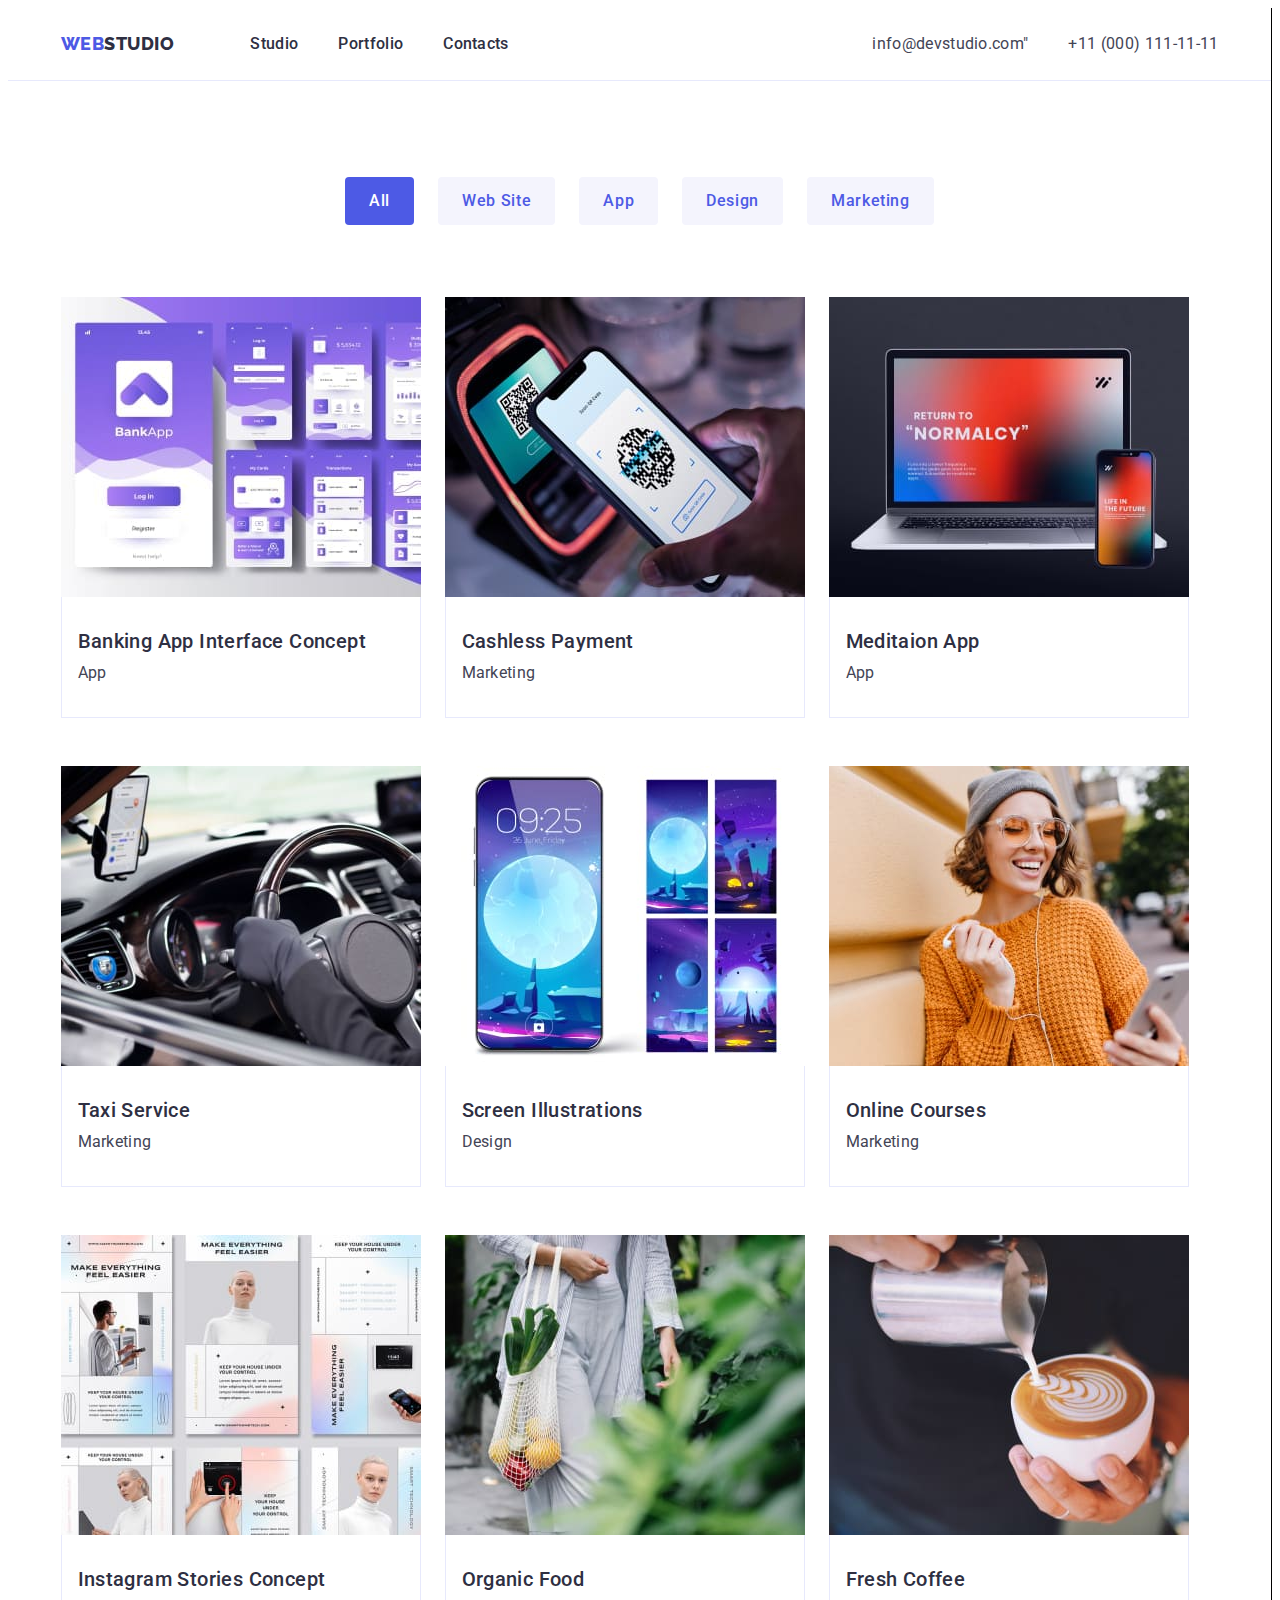
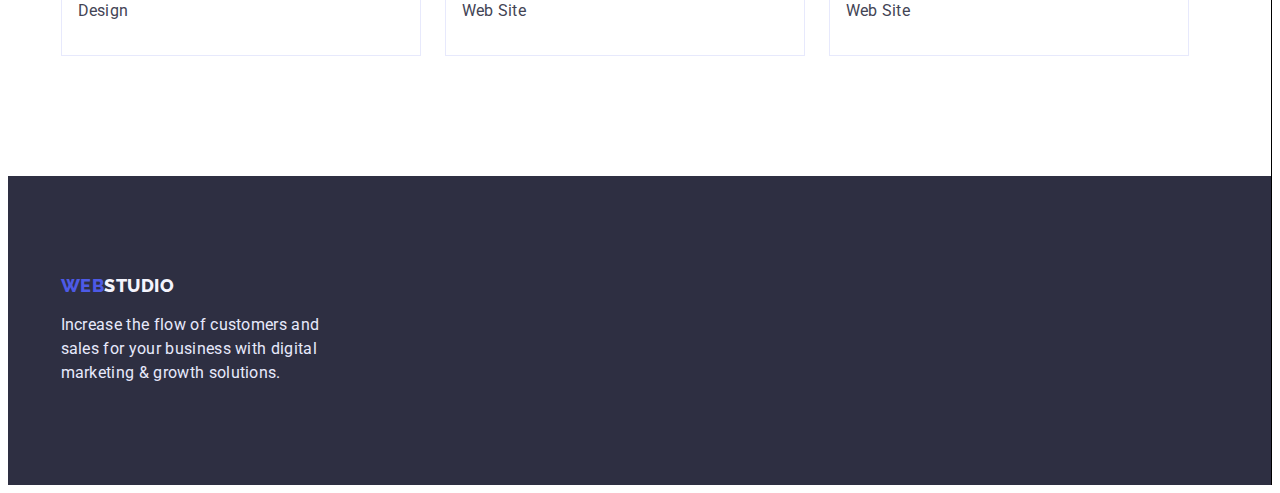
==== portfolio.html @ 65c64691 "Add files via upload" ====
<!DOCTYPE html>
<html lang="en">

<head>
    <meta charset="UTF-8" />
    <meta http-equiv="X-UA-Compatible" content="IE=edge" />
    <meta name="viewport" content="width=device-width, initial-scale=1.
0" />
    <title>WEBSTUDIO</title>
    <link rel="preconnect" href="https://fonts.googleapis.com">
    <link rel="preconnect" href="https://fonts.gstatic.com" crossorigin>
    <link
        href="https://fonts.googleapis.com/css2?family=Montserrat:wght@400;500;600;700&family=Raleway:wght@400;500;600;700;800&family=Roboto:wght@300;400;500;700&display=swap"
        rel="stylesheet">
    <link rel="stylesheet" href="https://cdnjs.cloudflare.com/ajax/libs/modern-normalize/1.1.0/modern-normalize.min.css"
        integrity="sha512-wpPYUAdjBVSE4KJnH1VR1HeZfpl1ub8YT/NKx4PuQ5NmX2tKuGu6U/JRp5y+Y8XG2tV+wKQpNHVUX03MfMFn9Q=="
        crossorigin="anonymous" referrerpolicy="no-referrer" />
    <link rel="stylesheet" href="./css/styles.css">
</head>


<body>
    <header class="hedder">
    <div class="hedder-container container">
        <nav class="navigation">
            <a class="logo" href="./index.html" target="_blank"><span class="logo-part">Web</span>Studio</a>
            <ul class="list list-container">
                <li class="logo-items"><a class="logo-link" href="#">Studio</a></li>
                <li class="logo-items"><a class="logo-link" href="portfolio.html">Portfolio</a></li>
                <li class="logo-items"><a class="logo-link" href="#">Contacts</a></li>
            </ul>
        </nav>
        <address class="address">
            <ul class="list address-container">
                <li class="address-items"><a class="address-link"
                        href="mailto:info@devstudio.com">info@devstudio.com"</a></li>
                <li class="address-items"><a class="address-link" href="tel:+110001111111">+11 (000) 111-11-11</a></li>
            </ul>
        </address>
    </div>
    </header>
    <section class="portfolio">
        <div class="container">
            <h1 class="hide">Portfolio</h1>
            <ul class="list nav-buttons-cont">
                <li><button type="button" class="all buttons-cont">All</button></li>
                <li><button type="button" class="other-all buttons-cont">Web Site</button></li>
                <li><button type="button" class="other-all buttons-cont">App</button></li>
                <li><button type="button" class="other-all buttons-cont">Design</button></li>
                <li><button type="button" class="other-all buttons-cont">Marketing</button></li>
            </ul>
            <ul class="list hero-portfolio-cont">
                <li class="portfolio-list-items">
                    <img class="portfolio-img" src="./images/imgportf1.jpg" alt="BankAApp" width="360">
                    <div class="list-items-text-cont">
                    <h2 class="text-20-500">Banking App Interface Concept</h2>
                    <p class="text-port">App</p>
                </div>
            </li>
            <li class="portfolio-list-items">
                <img class="portfolio-img" src="./images/imgportf2.jpg" alt="QRCODE" width="360">
                    <div class="list-items-text-cont">
                    <h2 class="text-20-500">Cashless Payment</h2>
                    <p class="text-port">Marketing</p>
                </div>
            </li>
            <li class="portfolio-list-items">
                <img class="portfolio-img" src="./images/imgportf3.jpg" alt="MeditaionApp" width="360">
                <div class="list-items-text-cont">
                    <h2 class="text-20-500">Meditaion App</h2>
                    <p class="text-port">App</p>
                </div>
            </li>
            <li class="portfolio-list-items">
                <img class="portfolio-img" src="./images/imgportf4.jpg" alt="TaxiService" width="360">
                <div class="list-items-text-cont">
                    <h2 class="text-20-500">Taxi Service</h2>
                    <p class="text-port">Marketing</p>
                </div>
            </li>
            <li class="portfolio-list-items">
                <img class="portfolio-img" src="./images/imgportf5.jpg" alt="ScreenIllustrations" width="360">
                <div class="list-items-text-cont">
                    <h2 class="text-20-500">Screen Illustrations</h2>
                    <p class="text-port">Design</p>
                </div>
            </li>
            <li class="portfolio-list-items">
                <img class="portfolio-img" src="./images/imgportf6.jpg" alt="OnlineCourses" width="360">
                <div class="list-items-text-cont">
                    <h2 class="text-20-500">Online Courses</h2>
                    <p class="text-port">Marketing</p>
                </div>
            </li>
            <li class="portfolio-list-items">
                <img class="portfolio-img" src="./images/imgportf7.jpg" alt="StoriesConcept" width="360">
                <div class="list-items-text-cont">
                    <h2 class="text-20-500">Instagram Stories Concept</h2>
                    <p class="text-port">Design</p>
                </div>
            </li>
            <li class="portfolio-list-items"><img class="portfolio-img" src="./images/imgportf8.jpg" alt="OrganicFood"
                    width="360">
                <div class="list-items-text-cont">
                    <h2 class="text-20-500">Organic Food</h2>
                    <p class="text-port">Web Site</p>
                </div>
            </li>
            <li class="portfolio-list-items"><img class="portfolio-img" src="./images/imgportf9.jpg" alt="FreshCoffee"
                    width="360">
                <div class="list-items-text-cont">
                    <h2 class="text-20-500">Fresh Coffee</h2>
                    <p class="text-port">Web Site</p>
                </div>
            </li>
            </ul>
        </div>
    </section>
    <footer class="footer">
        <div class="footer-cont container">
            <a class="footer-logo" href="./index.html" target="_blank"><span class="footer-logo-part">Web</span>
                    Studio</a>
            <p class="footer-text">
                Increase the flow of customers and sales for your
                business with digital
                marketing & growth solutions.
            </p>
        </div>
    </footer>
</body>

</html>
---- css/styles.css ----
body {
  font-family: "roboto", sans-serif;
  border-style: solid;
  border-width: 0px 1px 0px 0px;
}

h1,
h2,
h3,
h4,
h5,
h6,
p {
  margin: 0;
}

ul {
  margin: 0;
  padding-left: 0;
}

button {
  cursor: pointer;
}

.container {
  margin: 0 auto;
  padding: 0 15px;
  width: 1158px;
}

.hedder-container {
  display: flex;
}

img {
  display: block;
}

/* Clones */

/* - Точки в списках */
.list {
  list-style-type: none;
}

/* Одинаковый текст font-size-20 font-weight-500 черный */
.text-20-500 {
  font-weight: 500;
  font-size: 20px;
  line-height: 1.2;
  letter-spacing: 0.02em;
  color: var(--main-text-color);
}

.hide {
  position: absolute;
  width: 1px;
  height: 1px;
  margin: -1px;
  border: 0;
  padding: 0;
  white-space: nowrap;
  clip-path: inset(100%);
  clip: rect(0 0 0 0);
  overflow: hidden;
}

:root {
  --font-family-logo: "Raleway", sans-serif;
  --main-logo-weight: 800;
  --main-text-color: #2e2f42;
}

/* Hedder */
.hedder {
  border-style: solid;
  border-width: 0px 0px 1px 0px;
  border-color: #e7e9fc;
  padding-top: 24px;
  padding-bottom: 24px;
}

.navigation {
  display: flex;
}

.all-logo {
}

.list-container {
  display: flex;
  gap: 40px;
}

.logo {
  font-family: var(--font-family-logo);
  font-weight: var(--main-logo-weight);
  font-size: 18px;
  line-height: 1.33;
  letter-spacing: 0.03em;
  text-transform: uppercase;
  color: var(--main-text-color);
  text-decoration: none;
  margin-right: 76px;
}

.logo-part {
  font-family: var(--font-family-logo);
  font-weight: var(--main-logo-weight);
  font-size: 18px;
  line-height: 1.33;
  letter-spacing: 0.03em;
  text-transform: uppercase;
  color: #4d5ae5;
  text-decoration: none;
}

.logo-items {
  display: flex;
  gap: 40px;
}

.logo-link {
  font-weight: 500;
  font-size: 16px;
  line-height: 1.5;
  letter-spacing: 0.02em;
  color: #2e2f42;
  text-decoration: none;
}

.logo-link:focus {
  color: #434455;
}


.logo-link:active,
.logo-link:hover {
  color: #4d5ae5;
}

.address {
  margin-left: auto;
}

.address-container {
  display: flex;
  margin-left: auto;
  gap: 40px;
}

.address-items {
}

.address-link {
  font-style: normal;
  font-size: 16px;
  line-height: 1.5;
  letter-spacing: 0.02em;
  color: #434455;
  text-decoration: none;
}

.address-link:hover {
  color: #4d5ae5;
}
.address-link:focus {
  color: #404bbf;
}

/* Hero */
.hero {
  background-color: #2e2f42;
  padding: 188px 0;
}

.hero-container {
  display: flex;
  flex-direction: column;
  align-items: center;
  justify-content: center;
}

.hero-title {
  font-size: 56px;
  line-height: 1.07;
  text-align: center;
  letter-spacing: 0.02em;
  color: #ffffff;
  width: 496px;
  margin-bottom: 48px;
}
.hero-bnt {
  font-family: "Roboto", sans-serif;
  background-color: #4d5ae5;
  font-weight: 500;
  font-size: 16px;
  line-height: 1.5;
  letter-spacing: 0.04em;
  color: #ffffff;
  border: none;
}

.hero-bnt-cont {
  display: flex;
  padding: 16px 32px;
  border-radius: 4px;
}

.hero-bnt:hover {
  background-color: #4d5ae5;
}

.hero-bnt:active,
.hero-bnt:hover {
  background-color: #404bbf;
}
/* Feature */

.feature {
  padding: 120px 0;
}

.feature-cont {
  display: flex;
  align-items: center;
  gap: 24px;
}

.feature-title {
}
.feature-items {
}

.feature-item-cont {
  margin-bottom: 8px;
  width: 264px;
}
.feature-text {
  font-size: 16px;
  line-height: 1.5;
  letter-spacing: 0.02em;
  color: #434455;
}

.cont-feature-text {
}

/* App */
.app {
  padding: 0px 0px 120px 0px;
}

.app-title {
  font-size: 36px;
  line-height: 1.1;
  letter-spacing: 0.02em;
  text-transform: capitalize;
  color: var(--main-text-color);
}

.app-title-cont {
}

.app-cont {
  display: flex;
  flex-direction: column;
  align-items: center;
}

.app-cont-list {
  display: flex;
  gap: 24px;
  margin-top: 72px;
}
.app-items {
}

/* Team */

.team {
  background-color: #f4f4fd;
  padding: 120px 0px 120px 0px;
}
.team-cont {
  display: flex;
  flex-direction: column;
  align-items: center;
  justify-content: center;
}
.list-cont {
  display: flex;
  box-sizing: content-box;
  gap: 24px;
  margin-top: 72px;
}
.team-title {
  font-weight: 700;
  font-size: 36px;
  line-height: 1.1;
  letter-spacing: 0.02em;
  text-transform: capitalize;
  color: var(--main-text-color);
}
.list {
}
.team-items {
}
.pers-box {
}
.team-info-box {
  background-color: #ffffff;
  display: flex;
  flex-direction: column;
  justify-content: center;
  align-items: center;
  padding-top: 32px;
  padding-bottom: 32px;
  border-radius: 0px 0px 4px 4px;
}
.team-qualified {
  font-size: 16px;
  line-height: 1.5;
  letter-spacing: 0.02em;
  color: #434455;
  margin-top: 8px;
}

/* Footer */
.footer {
  padding-top: 100px;
  padding-bottom: 100px;
  background-color: #2e2f42;
}
.footer-cont {
  display: flex;
  flex-direction: column;
}

.footer-logo {
  font-family: var(--font-family-logo);
  font-weight: var(--main-logo-weight);
  font-size: 18px;
  line-height: 1.16;
  display: flex;
  align-items: center;
  letter-spacing: 0.03em;
  text-transform: uppercase;
  color: #f4f4fd;
  text-decoration: none;
}

.footer-logo-part {
  font-family: var(--font-family-logo);
  font-weight: var(--main-logo-weight);
  font-size: 18px;
  line-height: 1.16;
  display: flex;
  align-items: center;
  letter-spacing: 0.03em;
  text-transform: uppercase;
  color: #4d5ae5;
  text-decoration: none;
}

.footer-text {
  font-size: 16px;
  line-height: 1.5;
  letter-spacing: 0.02em;
  color: #e7e9fc;
  width: 264px;
  margin-top: 16px;
}

/* Poryfolio */ /* Poryfolio */ /* Poryfolio */

/* all */
.Portf-list {
  list-style-type: none;
}
.text-port {
  font-style: normal;
  font-size: 16px;
  line-height: 1.5;
  letter-spacing: 0.02em;
  color: #434455;
  margin-top: 8px;
}

.all {
  font-family: "roboto", sans-serif;
  background-color: #4d5ae5;
  font-weight: 500;
  font-size: 16px;
  line-height: 1.5;
  display: flex;
  align-items: center;
  text-align: center;
  letter-spacing: 0.04em;
  color: #ffffff;
  text-decoration: none;
}

.other-all {
  font-family: "roboto", sans-serif;
  font-weight: 500;
  font-size: 16px;
  line-height: 1.5;
  display: flex;
  align-items: center;
  text-align: center;
  letter-spacing: 0.04em;
  color: #4d5ae5;
  background-color: #f4f4fd;
  text-decoration: none;
}

.portfolio {
  padding-top: 96px;
  padding-bottom: 120px;
}

.nav-buttons-cont {
  display: flex;
  gap: 24px;
  flex-direction: row;
  align-items: center;
  justify-content: center;
  box-sizing: content-box;
}

.buttons-cont {
  padding: 12px 24px;
  border-radius: 4px;
  border: none;
}

.all:hover, 
.all:focus {
  background-color: #404bbf;
}
.all:active {
  background-color: #404bbf;
}

.other-all:hover, 
.other-all:focus {
  background-color: #4d5ae5;
  color: #ffffff;
}
.other-all:active {
  background-color: #404bbf;
  color: #ffffff;
}
.hero-portfolio-cont {
  display: flex;
  flex-wrap: wrap;
  gap: 48px 24px;
  margin-top: 72px;
}

.portfolio-list-items {
  outline-color: #e7e9fc;
}

.list-items-text-cont {
  padding-top: 32px;
  padding-left: 16px;
  padding-bottom: 32px;
  border: solid;
  border-width: 0px 1px 1px 1px;
  border-color: #e7e9fc;
}

.portfolio-img {
  display: flex;
}
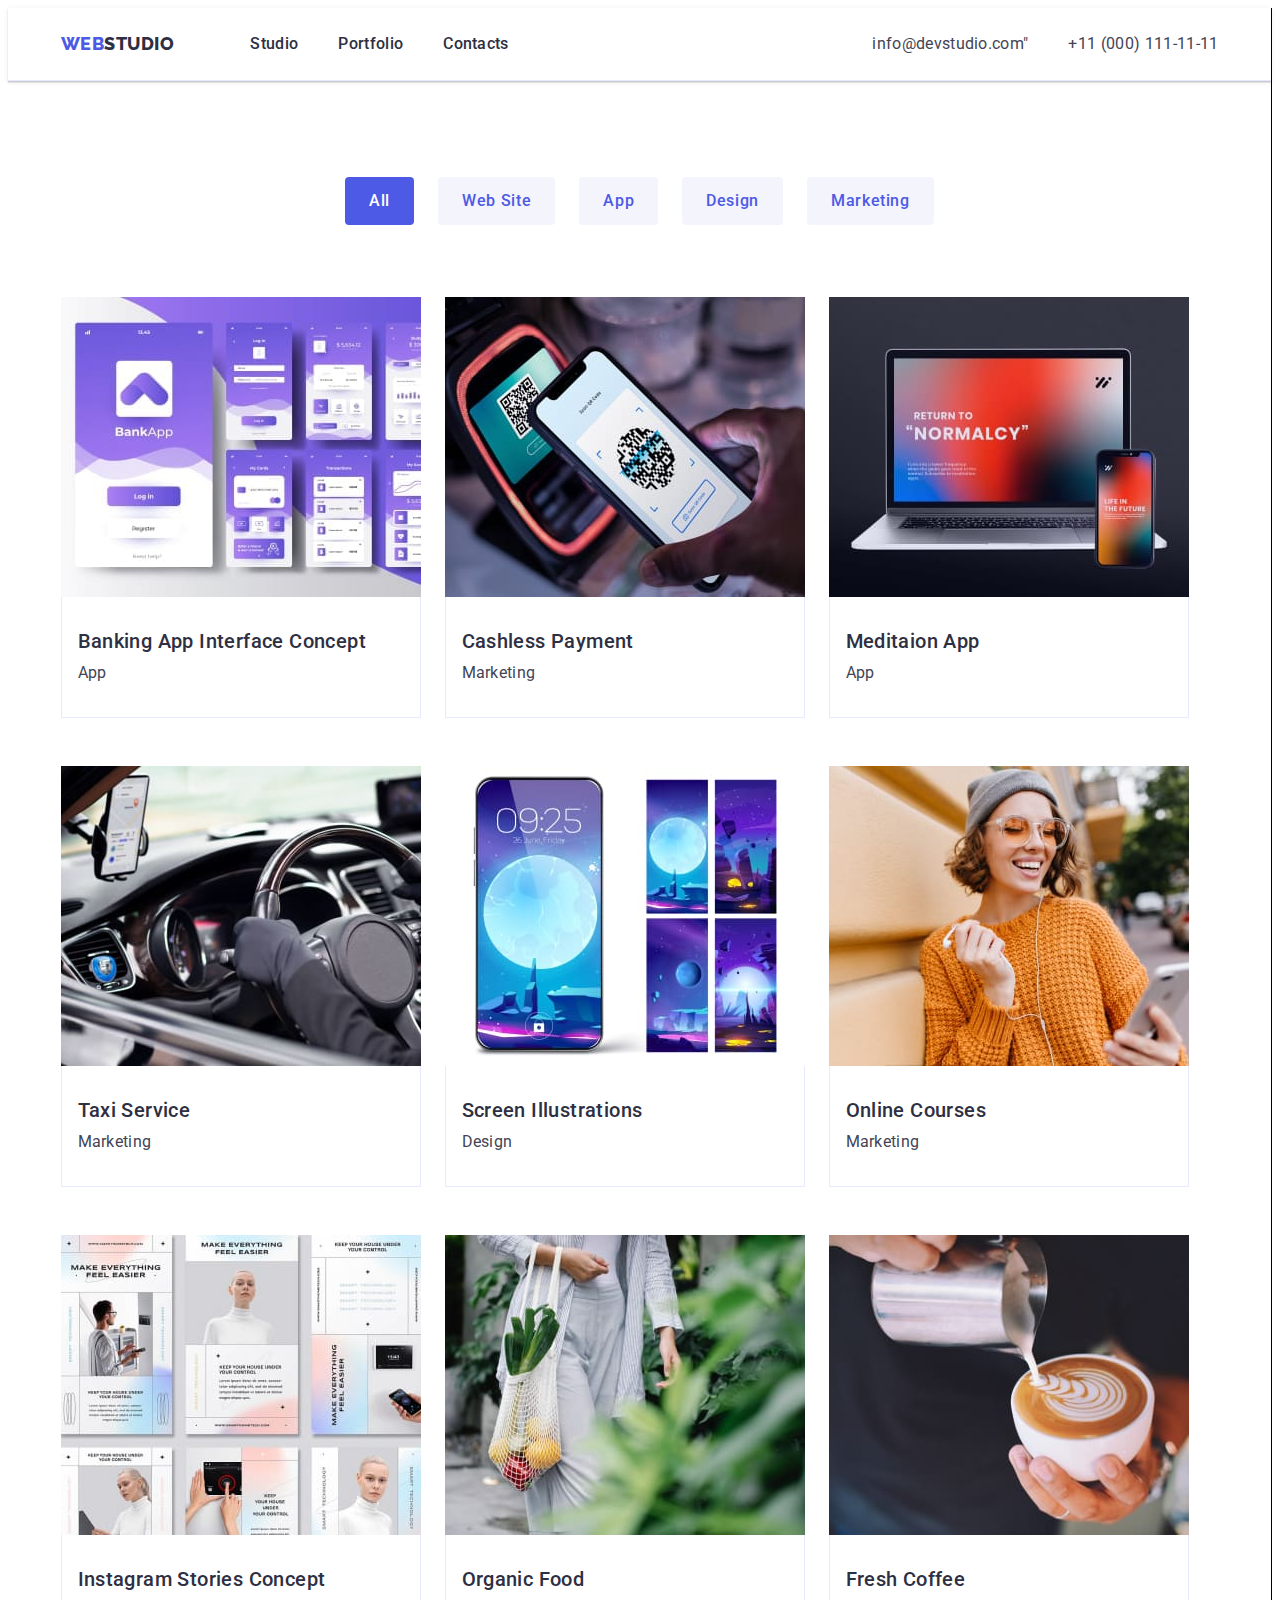
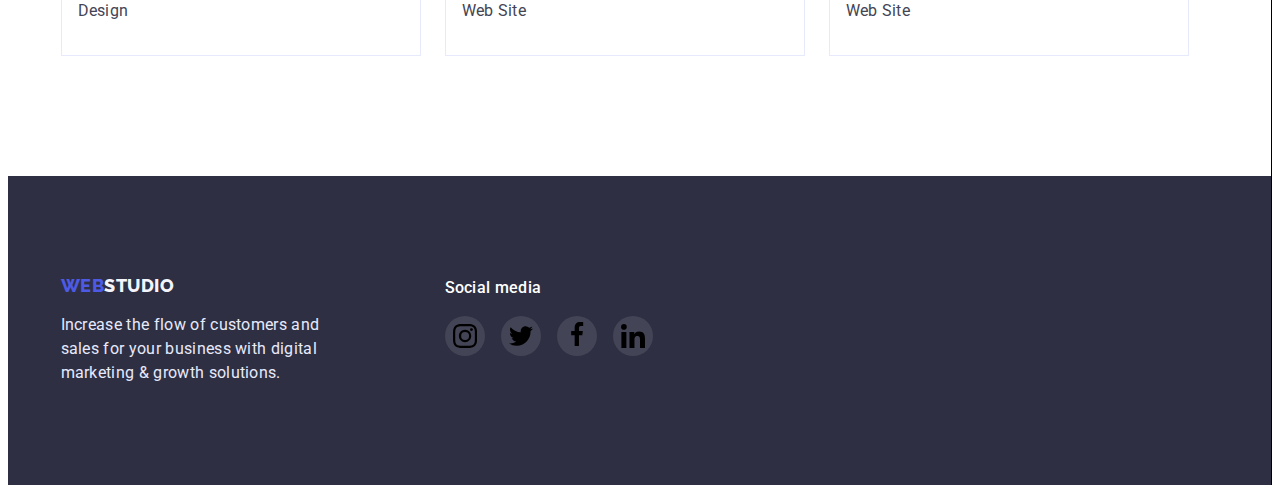
==== commit 0066573d: "Портфолио" ====
--- a/portfolio.html
+++ b/portfolio.html
@@ -21,23 +21,24 @@
 
 <body>
     <header class="hedder">
-    <div class="hedder-container container">
-        <nav class="navigation">
-            <a class="logo" href="./index.html" target="_blank"><span class="logo-part">Web</span>Studio</a>
-            <ul class="list list-container">
-                <li class="logo-items"><a class="logo-link" href="#">Studio</a></li>
-                <li class="logo-items"><a class="logo-link" href="portfolio.html">Portfolio</a></li>
-                <li class="logo-items"><a class="logo-link" href="#">Contacts</a></li>
-            </ul>
-        </nav>
-        <address class="address">
-            <ul class="list address-container">
-                <li class="address-items"><a class="address-link"
-                        href="mailto:info@devstudio.com">info@devstudio.com"</a></li>
-                <li class="address-items"><a class="address-link" href="tel:+110001111111">+11 (000) 111-11-11</a></li>
-            </ul>
-        </address>
-    </div>
+        <div class="hedder-container container">
+            <nav class="navigation">
+                <a class="logo" href="./index.html" target="_blank"><span class="logo-part">Web</span>Studio</a>
+                <ul class="list list-container">
+                    <li class="logo-items"><a class="logo-link" href="#">Studio</a></li>
+                    <li class="logo-items"><a class="logo-link" href="portfolio.html">Portfolio</a></li>
+                    <li class="logo-items"><a class="logo-link" href="#">Contacts</a></li>
+                </ul>
+            </nav>
+            <address class="address">
+                <ul class="list address-container">
+                    <li class="address-items"><a class="address-link"
+                            href="mailto:info@devstudio.com">info@devstudio.com"</a></li>
+                    <li class="address-items"><a class="address-link" href="tel:+110001111111">+11 (000) 111-11-11</a>
+                    </li>
+                </ul>
+            </address>
+        </div>
     </header>
     <section class="portfolio">
         <div class="container">
@@ -53,78 +54,117 @@
                 <li class="portfolio-list-items">
                     <img class="portfolio-img" src="./images/imgportf1.jpg" alt="BankAApp" width="360">
                     <div class="list-items-text-cont">
-                    <h2 class="text-20-500">Banking App Interface Concept</h2>
-                    <p class="text-port">App</p>
-                </div>
-            </li>
-            <li class="portfolio-list-items">
-                <img class="portfolio-img" src="./images/imgportf2.jpg" alt="QRCODE" width="360">
+                        <h2 class="text-20-500">Banking App Interface Concept</h2>
+                        <p class="text-port">App</p>
+                    </div>
+                </li>
+                <li class="portfolio-list-items">
+                    <img class="portfolio-img" src="./images/imgportf2.jpg" alt="QRCODE" width="360">
                     <div class="list-items-text-cont">
-                    <h2 class="text-20-500">Cashless Payment</h2>
-                    <p class="text-port">Marketing</p>
-                </div>
-            </li>
-            <li class="portfolio-list-items">
-                <img class="portfolio-img" src="./images/imgportf3.jpg" alt="MeditaionApp" width="360">
-                <div class="list-items-text-cont">
-                    <h2 class="text-20-500">Meditaion App</h2>
-                    <p class="text-port">App</p>
-                </div>
-            </li>
-            <li class="portfolio-list-items">
-                <img class="portfolio-img" src="./images/imgportf4.jpg" alt="TaxiService" width="360">
-                <div class="list-items-text-cont">
-                    <h2 class="text-20-500">Taxi Service</h2>
-                    <p class="text-port">Marketing</p>
-                </div>
-            </li>
-            <li class="portfolio-list-items">
-                <img class="portfolio-img" src="./images/imgportf5.jpg" alt="ScreenIllustrations" width="360">
-                <div class="list-items-text-cont">
-                    <h2 class="text-20-500">Screen Illustrations</h2>
-                    <p class="text-port">Design</p>
-                </div>
-            </li>
-            <li class="portfolio-list-items">
-                <img class="portfolio-img" src="./images/imgportf6.jpg" alt="OnlineCourses" width="360">
-                <div class="list-items-text-cont">
-                    <h2 class="text-20-500">Online Courses</h2>
-                    <p class="text-port">Marketing</p>
-                </div>
-            </li>
-            <li class="portfolio-list-items">
-                <img class="portfolio-img" src="./images/imgportf7.jpg" alt="StoriesConcept" width="360">
-                <div class="list-items-text-cont">
-                    <h2 class="text-20-500">Instagram Stories Concept</h2>
-                    <p class="text-port">Design</p>
-                </div>
-            </li>
-            <li class="portfolio-list-items"><img class="portfolio-img" src="./images/imgportf8.jpg" alt="OrganicFood"
-                    width="360">
-                <div class="list-items-text-cont">
-                    <h2 class="text-20-500">Organic Food</h2>
-                    <p class="text-port">Web Site</p>
-                </div>
-            </li>
-            <li class="portfolio-list-items"><img class="portfolio-img" src="./images/imgportf9.jpg" alt="FreshCoffee"
-                    width="360">
-                <div class="list-items-text-cont">
-                    <h2 class="text-20-500">Fresh Coffee</h2>
-                    <p class="text-port">Web Site</p>
-                </div>
-            </li>
+                        <h2 class="text-20-500">Cashless Payment</h2>
+                        <p class="text-port">Marketing</p>
+                    </div>
+                </li>
+                <li class="portfolio-list-items">
+                    <img class="portfolio-img" src="./images/imgportf3.jpg" alt="MeditaionApp" width="360">
+                    <div class="list-items-text-cont">
+                        <h2 class="text-20-500">Meditaion App</h2>
+                        <p class="text-port">App</p>
+                    </div>
+                </li>
+                <li class="portfolio-list-items">
+                    <img class="portfolio-img" src="./images/imgportf4.jpg" alt="TaxiService" width="360">
+                    <div class="list-items-text-cont">
+                        <h2 class="text-20-500">Taxi Service</h2>
+                        <p class="text-port">Marketing</p>
+                    </div>
+                </li>
+                <li class="portfolio-list-items">
+                    <img class="portfolio-img" src="./images/imgportf5.jpg" alt="ScreenIllustrations" width="360">
+                    <div class="list-items-text-cont">
+                        <h2 class="text-20-500">Screen Illustrations</h2>
+                        <p class="text-port">Design</p>
+                    </div>
+                </li>
+                <li class="portfolio-list-items">
+                    <img class="portfolio-img" src="./images/imgportf6.jpg" alt="OnlineCourses" width="360">
+                    <div class="list-items-text-cont">
+                        <h2 class="text-20-500">Online Courses</h2>
+                        <p class="text-port">Marketing</p>
+                    </div>
+                </li>
+                <li class="portfolio-list-items">
+                    <img class="portfolio-img" src="./images/imgportf7.jpg" alt="StoriesConcept" width="360">
+                    <div class="list-items-text-cont">
+                        <h2 class="text-20-500">Instagram Stories Concept</h2>
+                        <p class="text-port">Design</p>
+                    </div>
+                </li>
+                <li class="portfolio-list-items"><img class="portfolio-img" src="./images/imgportf8.jpg"
+                        alt="OrganicFood" width="360">
+                    <div class="list-items-text-cont">
+                        <h2 class="text-20-500">Organic Food</h2>
+                        <p class="text-port">Web Site</p>
+                    </div>
+                </li>
+                <li class="portfolio-list-items"><img class="portfolio-img" src="./images/imgportf9.jpg"
+                        alt="FreshCoffee" width="360">
+                    <div class="list-items-text-cont">
+                        <h2 class="text-20-500">Fresh Coffee</h2>
+                        <p class="text-port">Web Site</p>
+                    </div>
+                </li>
             </ul>
         </div>
     </section>
+
     <footer class="footer">
         <div class="footer-cont container">
-            <a class="footer-logo" href="./index.html" target="_blank"><span class="footer-logo-part">Web</span>
-                    Studio</a>
-            <p class="footer-text">
-                Increase the flow of customers and sales for your
-                business with digital
-                marketing & growth solutions.
-            </p>
+            <div class="footer-info-logo">
+                <a class="footer-logo" href="./index.html" target="_blank"><span class="footer-logo-part">Web
+                    </span>Studio</a>
+                <p class="footer-text">
+                    Increase the flow of customers and sales for your
+                    business with digital
+                    marketing & growth solutions.
+                </p>
+            </div>
+            <div class="footer-social-media">
+                <h2 class="media-text">Social media</h2>
+                <ul class="list footer-social-list">
+                    <li class="footer-social-item">
+                        <a href="" class="team-social-link">
+                            <svg class="team-social-icon" width="24" height="24">
+                                <use href="./images/icons.svg#icon-instagram"></use>
+
+                            </svg>
+                        </a>
+                    </li>
+                    <li class=" footer-social-item">
+                        <a href="" class="team-social-link">
+                            <svg class="team-social-icon" width="24" height="24">
+                                <use href="./images/icons.svg#icon-twitter"></use>
+
+                            </svg>
+                        </a>
+                    </li>
+                    <li class=" footer-social-item">
+                        <a href="" class="footer-social-link">
+                            <svg class="team-social-icon" width="24" height="24">
+                                <use href="./images/icons.svg#icon-facebook"></use>
+                            </svg>
+                        </a>
+                    </li>
+                    <li class="footer-social-item">
+                        <a href="" class="team-social-link">
+                            <svg class="footer-social-icon" width="24" height="24">
+                                <use href="./images/icons.svg#icon-linkedin"></use>
+                            </svg>
+                        </a>
+                    </li>
+                </ul>
+            </div>
+
         </div>
     </footer>
 </body>
--- a/css/styles.css
+++ b/css/styles.css
@@ -76,6 +76,8 @@
 .hedder {
   border-style: solid;
   border-width: 0px 0px 1px 0px;
+  box-shadow: 0px 2px 1px rgba(46, 47, 66, 0.08),
+    0px 1px 1px rgba(46, 47, 66, 0.16), 0px 1px 6px rgba(46, 47, 66, 0.08);
   border-color: #e7e9fc;
   padding-top: 24px;
   padding-bottom: 24px;
@@ -91,6 +93,9 @@
 .list-container {
   display: flex;
   gap: 40px;
+}
+
+.list-container {
 }
 
 .logo {
@@ -128,15 +133,31 @@
   letter-spacing: 0.02em;
   color: #2e2f42;
   text-decoration: none;
+  display: flex;
+  flex-direction: column;
+  align-items: center;
+  /*    */
 }
 
 .logo-link:focus {
   color: #434455;
 }
 
-
-.logo-link:active,
-.logo-link:hover {
+:active
+/* .logo-link:active::after{ */
+/* content: ""; */
+/* color: #4d5ae5; */
+/* width: 100%; */
+/* overflow-block: visible; */
+/* height: 4px; */
+/* background-color: #4d5ae5; */
+/* border-radius: 2px; */
+  
+/*    */
+/* } */
+
+.logo-link:hover,
+.logo-link:active {
   color: #4d5ae5;
 }
 
@@ -173,6 +194,14 @@
 .hero {
   background-color: #2e2f42;
   padding: 188px 0;
+  background-image: linear-gradient(
+      rgba(46, 47, 66, 0.7),
+      rgba(46, 47, 66, 0.7)
+    ),
+    url(../images/heropeopleoffice.jpg);
+  background-position: center;
+  max-width: 1440px;
+  margin: auto;
 }
 
 .hero-container {
@@ -208,14 +237,16 @@
   border-radius: 4px;
 }
 
-.hero-bnt:hover {
-  background-color: #4d5ae5;
-}
-
-.hero-bnt:active,
+.hero-bnt:focus,
 .hero-bnt:hover {
   background-color: #404bbf;
 }
+
+.hero-bnt:active {
+  background-color: #404bbf;
+  box-shadow: 0px 4px 4px rgba(0, 0, 0, 0.15);
+}
+
 /* Feature */
 
 .feature {
@@ -230,6 +261,7 @@
 
 .feature-title {
 }
+
 .feature-items {
 }
 
@@ -244,7 +276,14 @@
   color: #434455;
 }
 
-.cont-feature-text {
+.feature-icons-cont {
+  background: #f4f4fd;
+  border-radius: 4px;
+  box-sizing: content-box;
+  margin: 0 auto;
+  width: 264px;
+  padding-top: 24px;
+  padding-bottom: 24px;
 }
 
 /* App */
@@ -309,6 +348,7 @@
 }
 .pers-box {
 }
+
 .team-info-box {
   background-color: #ffffff;
   display: flex;
@@ -318,6 +358,8 @@
   padding-top: 32px;
   padding-bottom: 32px;
   border-radius: 0px 0px 4px 4px;
+  box-shadow: 0px 1px 6px rgba(46, 47, 66, 0.08),
+    0px 1px 1px rgba(46, 47, 66, 0.16), 0px 2px 1px rgba(46, 47, 66, 0.08);
 }
 .team-qualified {
   font-size: 16px;
@@ -325,6 +367,77 @@
   letter-spacing: 0.02em;
   color: #434455;
   margin-top: 8px;
+}
+
+.social-list {
+  display: flex;
+  justify-content: center;
+  align-items: center;
+  gap: 24px;
+  margin: 0 auto;
+}
+
+.team-social-item {
+  width: 40px;
+  height: 40px;
+  background-color: #4d5ae5;
+  border-radius: 50%;
+  margin-top: 8px;
+  display: flex;
+  justify-content: center;
+  align-items: center;
+}
+
+.team-social-link {
+  display: flex;
+}
+
+.team-social-icon {
+}
+
+/* Customers */
+.customers {
+  padding-top: 130px;
+  padding-bottom: 120px;
+}
+
+.customers-cont {
+  display: flex;
+  flex-direction: column;
+  align-items: center;
+  justify-content: center;
+}
+
+.customers-title {
+  font-family: "Roboto", sans-serif;
+  font-style: normal;
+  font-weight: 700;
+  font-size: 36px;
+  line-height: 1.11;
+  text-align: center;
+  letter-spacing: 0.02em;
+}
+
+.customers-list {
+  display: flex;
+  gap: 24px;
+  margin-top: 72px;
+}
+
+.customers-box {
+  width: 168px;
+  height: 88px;
+  border: 1px solid #8e8f99;
+  border-radius: 4px;
+  display: flex;
+  align-items: center;
+  justify-content: center;
+}
+
+.customers-icons {
+}
+
+.customers-link {
 }
 
 /* Footer */
@@ -332,10 +445,11 @@
   padding-top: 100px;
   padding-bottom: 100px;
   background-color: #2e2f42;
-}
+  display: flex;
+}
+
 .footer-cont {
   display: flex;
-  flex-direction: column;
 }
 
 .footer-logo {
@@ -371,8 +485,52 @@
   color: #e7e9fc;
   width: 264px;
   margin-top: 16px;
-}
-
+  display: flex;
+  align-items: center;
+  justify-content: center;
+}
+
+.media-text {
+  font-family: "Roboto";
+  font-style: normal;
+  font-weight: 500;
+  font-size: 16px;
+  line-height: 1.5;
+  letter-spacing: 0.02em;
+  color: #ffffff;
+  display: flex;
+  justify-content: baseline;
+}
+
+.footer-social-item {
+  width: 40px;
+  height: 40px;
+  background-color: rgba(255, 255, 255, 0.1);
+  border-radius: 50%;
+  display: flex;
+  justify-content: center;
+  align-items: center;
+  margin-top: 16px;
+}
+
+.footer-social-link {
+}
+.footer-social-icon {
+}
+
+.footer-info-logo {
+}
+
+.footer-social-media {
+  margin-left: 120px;
+}
+
+.footer-social-list {
+  display: flex;
+  align-items: center;
+
+  gap: 16px;
+}
 /* Poryfolio */ /* Poryfolio */ /* Poryfolio */
 
 /* all */
@@ -436,18 +594,24 @@
   border: none;
 }
 
-.all:hover, 
+.all:hover,
 .all:focus {
   background-color: #404bbf;
+  box-shadow: 0px 3px 1px rgba(0, 0, 0, 0.1), 0px 2px 1px rgba(0, 0, 0, 0.08),
+    0px 2px 2px rgba(0, 0, 0, 0.12);
 }
 .all:active {
   background-color: #404bbf;
-}
-
-.other-all:hover, 
+  box-shadow: 0px 3px 1px rgba(0, 0, 0, 0.1), 0px 2px 1px rgba(0, 0, 0, 0.08),
+    0px 2px 2px rgba(0, 0, 0, 0.12);
+}
+
+.other-all:hover,
 .other-all:focus {
   background-color: #4d5ae5;
   color: #ffffff;
+  box-shadow: 0px 3px 1px rgba(0, 0, 0, 0.1), 0px 2px 1px rgba(0, 0, 0, 0.08),
+    0px 2px 2px rgba(0, 0, 0, 0.12);
 }
 .other-all:active {
   background-color: #404bbf;
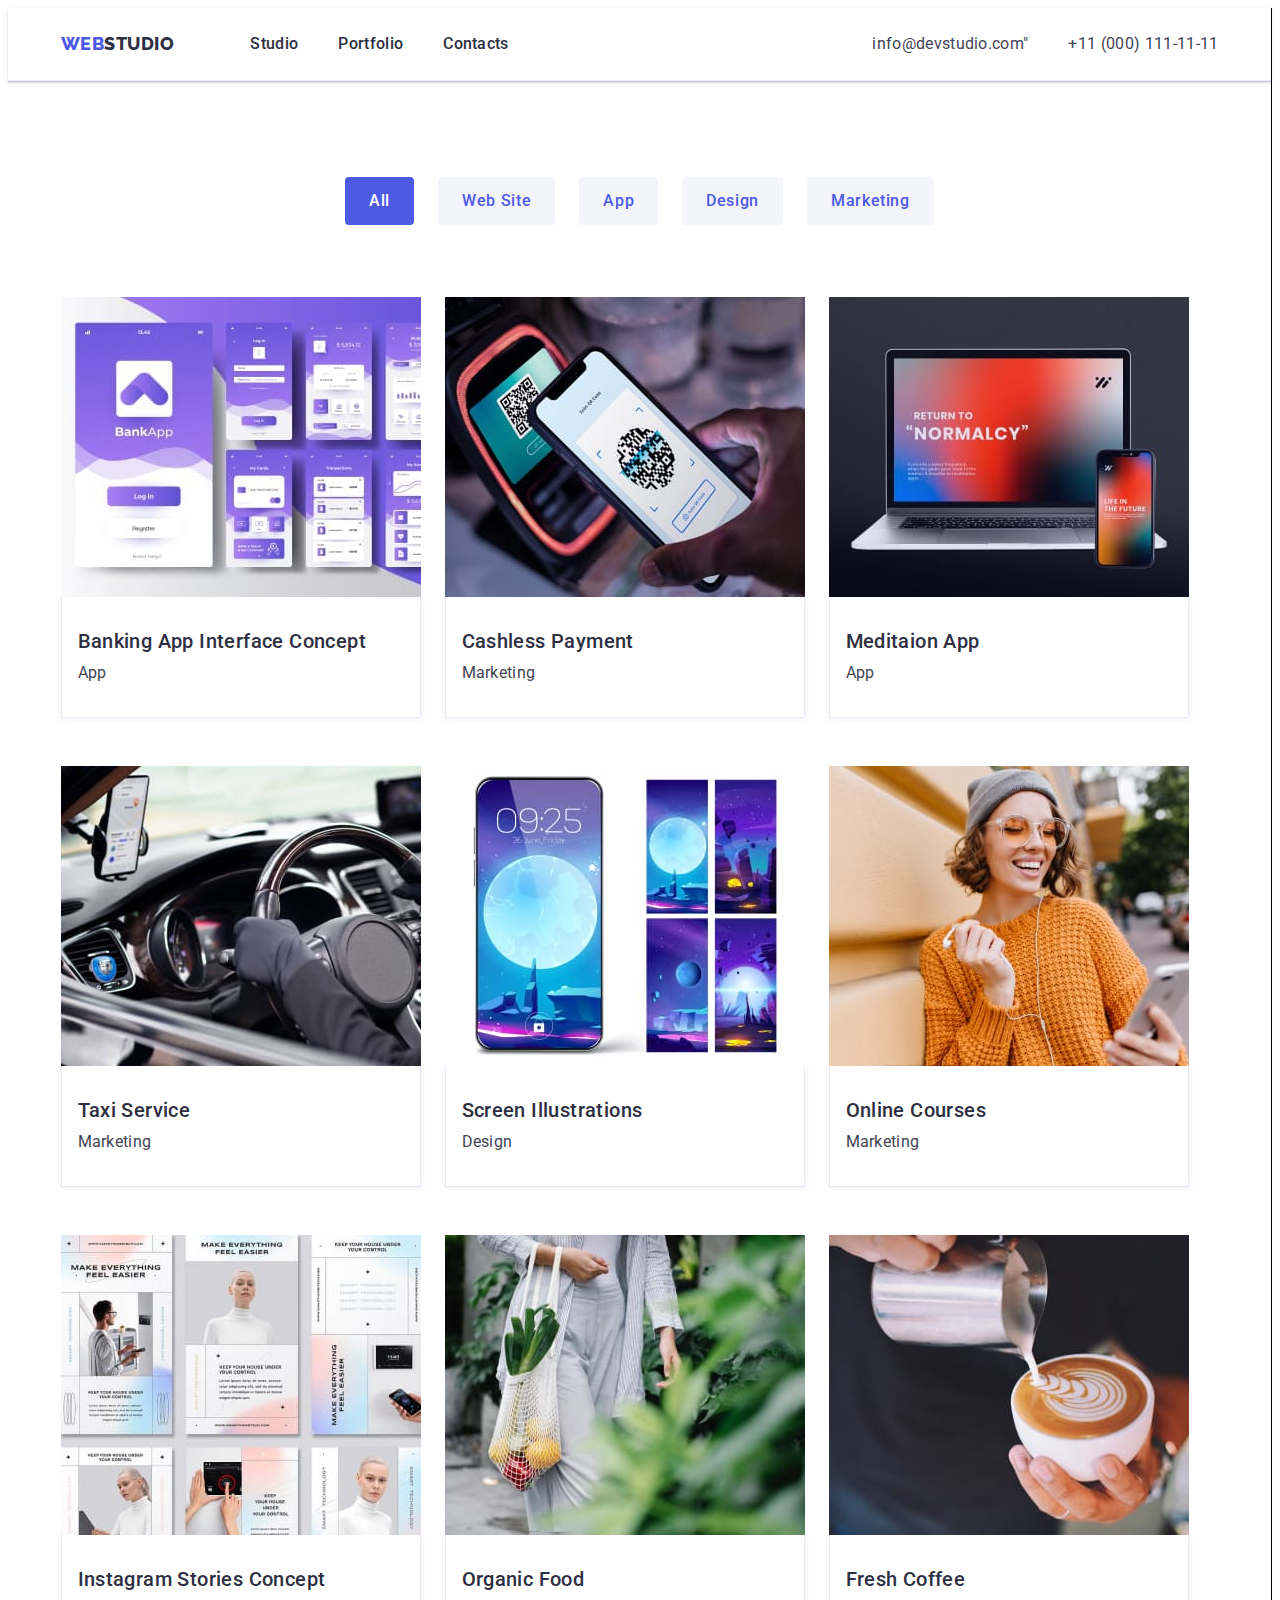
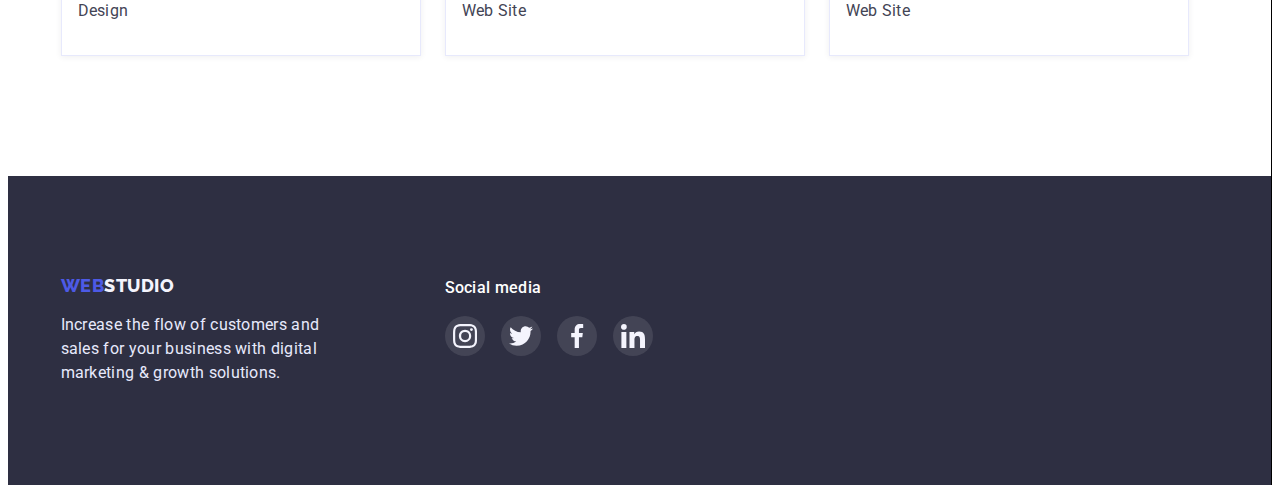
==== commit 98b36411: "Финиш 1-я сдача" ====
--- a/portfolio.html
+++ b/portfolio.html
@@ -121,11 +121,10 @@
     <footer class="footer">
         <div class="footer-cont container">
             <div class="footer-info-logo">
-                <a class="footer-logo" href="./index.html" target="_blank"><span class="footer-logo-part">Web
-                    </span>Studio</a>
+                <a class="footer-logo" href="./index.html" target="_blank"><span
+                        class="footer-logo-part">Web</span>Studio</a>
                 <p class="footer-text">
-                    Increase the flow of customers and sales for your
-                    business with digital
+                    Increase the flow of customers and sales for your business with digital
                     marketing & growth solutions.
                 </p>
             </div>
@@ -133,30 +132,28 @@
                 <h2 class="media-text">Social media</h2>
                 <ul class="list footer-social-list">
                     <li class="footer-social-item">
-                        <a href="" class="team-social-link">
-                            <svg class="team-social-icon" width="24" height="24">
+                        <a href="" class="footer-social-link">
+                            <svg class="footer-social-icon" width="24" height="24">
                                 <use href="./images/icons.svg#icon-instagram"></use>
-
                             </svg>
                         </a>
                     </li>
-                    <li class=" footer-social-item">
-                        <a href="" class="team-social-link">
-                            <svg class="team-social-icon" width="24" height="24">
+                    <li class="footer-social-item">
+                        <a href="" class="footer-social-link">
+                            <svg class="footer-social-icon" width="24" height="24">
                                 <use href="./images/icons.svg#icon-twitter"></use>
-
                             </svg>
                         </a>
                     </li>
-                    <li class=" footer-social-item">
+                    <li class="footer-social-item">
                         <a href="" class="footer-social-link">
-                            <svg class="team-social-icon" width="24" height="24">
+                            <svg class="footer-social-icon" width="24" height="24">
                                 <use href="./images/icons.svg#icon-facebook"></use>
                             </svg>
                         </a>
                     </li>
                     <li class="footer-social-item">
-                        <a href="" class="team-social-link">
+                        <a href="" class="footer-social-link">
                             <svg class="footer-social-icon" width="24" height="24">
                                 <use href="./images/icons.svg#icon-linkedin"></use>
                             </svg>
--- a/css/styles.css
+++ b/css/styles.css
@@ -139,11 +139,13 @@
   /*    */
 }
 
-.logo-link:focus {
-  color: #434455;
-}
-
-:active
+.logo-link:focus,
+.logo-link:hover {
+  color: #4d5ae5;
+}
+
+/*  */
+/* :active */
 /* .logo-link:active::after{ */
 /* content: ""; */
 /* color: #4d5ae5; */
@@ -152,11 +154,15 @@
 /* height: 4px; */
 /* background-color: #4d5ae5; */
 /* border-radius: 2px; */
-  
+
 /*    */
 /* } */
 
-.logo-link:hover,
+/* .logo-link:hover */
+/* { color: #4d5ae5; */
+/* } */
+/*  */
+
 .logo-link:active {
   color: #4d5ae5;
 }
@@ -237,9 +243,10 @@
   border-radius: 4px;
 }
 
-.hero-bnt:focus,
-.hero-bnt:hover {
+.hero-bnt:hover,
+.hero-bnt:focus {
   background-color: #404bbf;
+  box-shadow: 0px 4px 4px rgba(0, 0, 0, 0.15);
 }
 
 .hero-bnt:active {
@@ -255,7 +262,6 @@
 
 .feature-cont {
   display: flex;
-  align-items: center;
   gap: 24px;
 }
 
@@ -267,7 +273,7 @@
 
 .feature-item-cont {
   margin-bottom: 8px;
-  width: 264px;
+
 }
 .feature-text {
   font-size: 16px;
@@ -277,15 +283,22 @@
 }
 
 .feature-icons-cont {
-  background: #f4f4fd;
-  border-radius: 4px;
-  box-sizing: content-box;
-  margin: 0 auto;
-  width: 264px;
-  padding-top: 24px;
-  padding-bottom: 24px;
-}
-
+
+
+}
+
+.feature-box{
+width: 264px;
+height: 112px;
+background: #f4f4fd;
+margin-bottom: 8px;
+background: #f4f4fd;
+border-radius: 4px;
+display: flex;
+align-items: center;
+justify-content: center;
+
+}
 /* App */
 .app {
   padding: 0px 0px 120px 0px;
@@ -380,19 +393,27 @@
 .team-social-item {
   width: 40px;
   height: 40px;
+}
+
+.team-social-link:hover,
+.team-social-link:focus {
+  background-color: #404bbf;
+}
+
+.team-social-link {
+  width: 100%;
+  height: 100%;
   background-color: #4d5ae5;
   border-radius: 50%;
   margin-top: 8px;
   display: flex;
   justify-content: center;
   align-items: center;
-}
-
-.team-social-link {
   display: flex;
 }
 
 .team-social-icon {
+  fill: #f4f4fd;
 }
 
 /* Customers */
@@ -430,14 +451,26 @@
   border: 1px solid #8e8f99;
   border-radius: 4px;
   display: flex;
-  align-items: center;
-  justify-content: center;
+  justify-content: center;
+  align-items: center;
+}
+
+.customers-box:hover {
+  border: 1px solid #404bbf;
+}
+
+.customers-box:hover .customers-icons {
+  fill: #404bbf;
 }
 
 .customers-icons {
+  fill: #8e8f99;
 }
 
 .customers-link {
+  
+  
+  
 }
 
 /* Footer */
@@ -499,12 +532,22 @@
   letter-spacing: 0.02em;
   color: #ffffff;
   display: flex;
-  justify-content: baseline;
 }
 
 .footer-social-item {
   width: 40px;
   height: 40px;
+
+}
+
+.footer-social-link:hover,
+.footer-social-link:focus {
+  background-color: #31d0aa;
+}
+
+.footer-social-link {
+  width: 100%;
+  height: 100%;
   background-color: rgba(255, 255, 255, 0.1);
   border-radius: 50%;
   display: flex;
@@ -512,10 +555,8 @@
   align-items: center;
   margin-top: 16px;
 }
-
-.footer-social-link {
-}
 .footer-social-icon {
+  fill: #f4f4fd;
 }
 
 .footer-info-logo {
@@ -523,12 +564,12 @@
 
 .footer-social-media {
   margin-left: 120px;
+  justify-content: baseline;
 }
 
 .footer-social-list {
   display: flex;
   align-items: center;
-
   gap: 16px;
 }
 /* Poryfolio */ /* Poryfolio */ /* Poryfolio */
@@ -635,8 +676,14 @@
   border: solid;
   border-width: 0px 1px 1px 1px;
   border-color: #e7e9fc;
-}
-
+  box-shadow: 0px 1px 6px rgba(46, 47, 66, 0.08);
+}
+
+.portfolio-list-items:hover,
+.portfolio-list-items:active {
+  box-shadow: 0px 1px 6px rgba(46, 47, 66, 0.08),
+    0px 1px 1px rgba(46, 47, 66, 0.16), 0px 2px 1px rgba(46, 47, 66, 0.08);
+}
 .portfolio-img {
   display: flex;
 }
